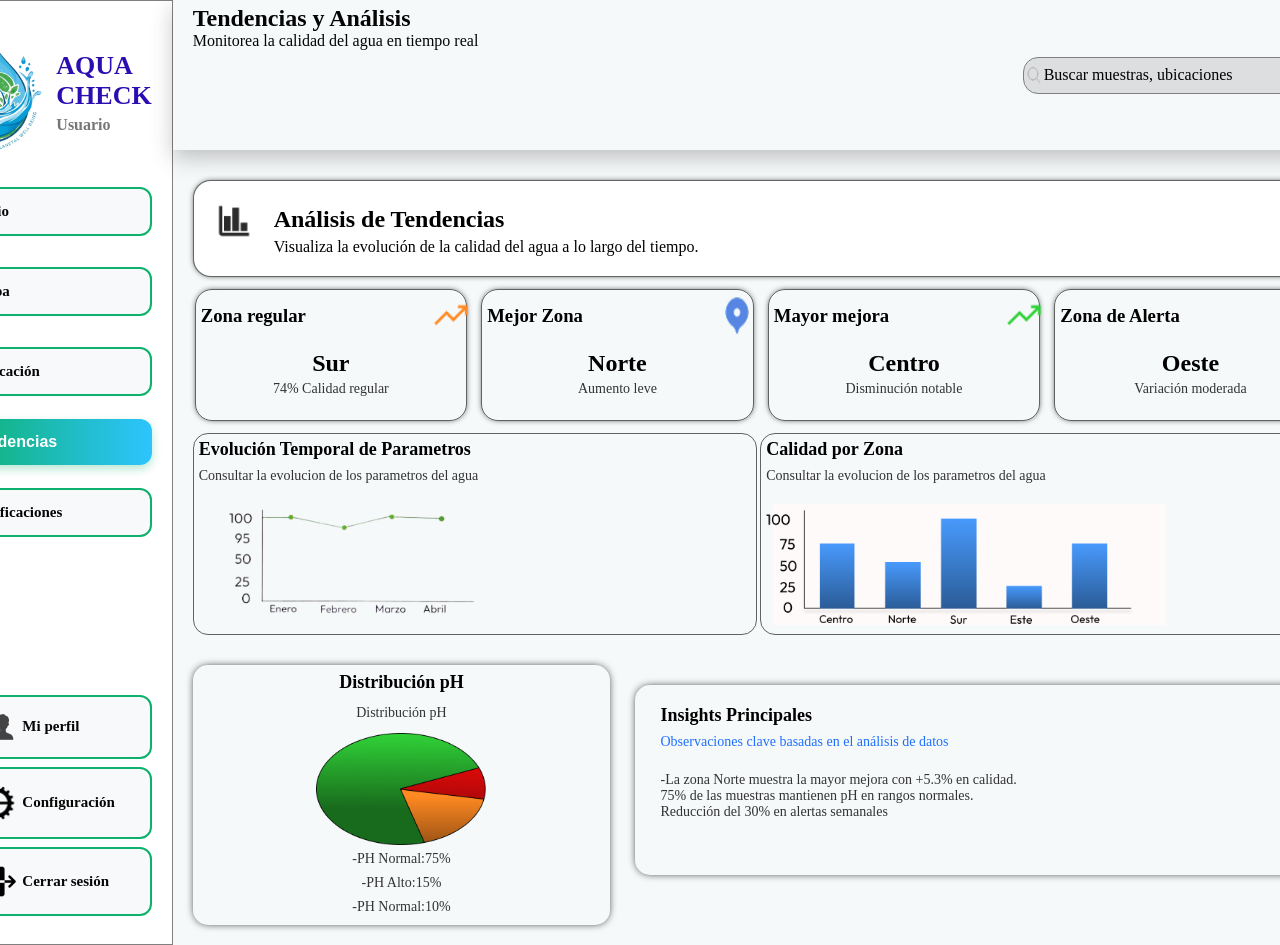
==== tendencias.html @ c78406e8 "maquetado mai" ====
<!DOCTYPE html>
<html lang="es">
<head>
    <meta charset="UTF-8">
    <meta name="viewport" content="width=device-width, initial-scale=1.0">
    <title>Tendencias</title>
    <link rel="stylesheet" href="tendencia.css">
</head>
<body>
<!--menu lateral-->
<div id="Menu">
    <div class="imagen1">
        <img src="imagenesTendencias/logo.png">
    </div>

    <div class="titulo">
        <div class="aqua">
            <h2>AQUA CHECK</h2>
            <h3>Usuario</h3>
        </div>
    </div>

<!--menu principal-->
    <div class="menu">Inicio</div>
    <div class="menu">Mapa</div>
    <div class="menu">Educación</div>
    <button class="menu1 boton-tendencias">Tendencias</button>
    <div class="menu">Notificaciones</div>

<!--menu inferior-->
    <div class="menu-user">
        <div class="menu">
            <img class="image" src="imagenesTendencias/user.png">
            Mi perfil
        </div>
        <div class="menu">
            <img class="image" src="imagenesTendencias/Settings.png">
            Configuración
        </div>
        <div class="menu">
            <img class="image" src="imagenesTendencias/Logout.png">
            Cerrar sesión
        </div>
    </div>
</div>

<!--contenido central-->
<div id="centro">
    <div class="conten">
        <div class="content2">
            <h2 class="texto1">Tendencias y Análisis</h2>
         <p class="texto2">Monitorea la calidad del agua en tiempo real</p>
        </div>
         <div class="search search-anim">
                <img class="lupa" src="imagenesTendencias/Search.png" alt="search icon">
                <p id="pSearch">Buscar muestras, ubicaciones</p>
            </div>
    </div>

    <!--contenedor de tarjetas-->
    <div class="content">
        <div class="tendences">

            <!--tarjeta:analisisde t-->
            <div class="tendence">
                <img class="imgBarra" src="imagenesTendencias/barras.png" alt="barras icon">
                <h2 class="t1">Análisis de Tendencias</h2>
                <p class="t2">Visualiza la evolución de la calidad del agua a lo largo del tiempo.</p>
            </div>

            <!--Tendencias zona-->
            <div class="zone">
                <div class="zone1">
                    <img class="imgZone" src="imagenesTendencias/zone1.png" alt="Zona Norte">
                     <h3 class="text1">Zona regular</h3>
                     <br>
                     <h2 class="ubi">Sur</h2>
                    <p>74% Calidad regular</p>
                </div>

                <div class="zone2">
                    <img class="imgZone" src="imagenesTendencias/zone2.png" alt="Zona Centro">
                     <h3 class="text1">Mejor Zona</h3>
                      <br>
                     <h2 class="ubi">Norte</h2>
                    <p>Aumento leve</p>
                </div>

                <div class="zone3">
                    <img class="imgZone" src="imagenesTendencias/zone3.png" alt="Zona Sur">
                      <h3 class="text1">Mayor mejora</h3>
                       <br>
                     <h2 class="ubi">Centro</h2>
                    <p>Disminución notable</p>
                </div>

                <div class="zone4">
                    <img class="imgZone" src="imagenesTendencias/zone4.png" alt="Zona Occidental">
                    <h3 class="text1">Zona de Alerta</h3>
                     <br>
                     <h2 class="ubi">Oeste</h2>
                    <p>Variación moderada</p>
                </div>
            </div>

            <!--imgenes Graficas-->
            <div class="grafics">
                <div class="grafic1">
                     <h3>Evolución Temporal de Parametros</h3>
                    <p>Consultar la evolucion de los parametros del agua</p>
                    <img class="imgParametro" src="imagenesTendencias/evoluParametros.png" alt="Grafico parametros">
                </div>

                <div class="grafic2">
                     <h3>Calidad por Zona</h3>
                    <p>Consultar la evolucion de los parametros del agua</p>
                    <img class="imgCalidadZ" src="imagenesTendencias/calidadZ - copia.png" alt="Grafico calidad por zona">
                </div>
            </div>

            <!--ph y insh-->
               <div class="cotent5">
                <div class="cont1">
                    <h3 class="textos">Distribución pH</h3>
                    <p class="textos">Distribución pH</p>
                    <img class="imgPh" src="imagenesTendencias/ph.png">
                    <p class="textos">-PH Normal:75%</p>
                    <p class="textos">-PH Alto:15%</p>
                    <p class="textos">-PH Normal:10%</p>
                </div>

                <!--img-->
                <div class="cont2">
                    <h3 class="textos2">Insights Principales</h3>
                    <p class="blu">Observaciones clave basadas en el análisis de datos</p>
                    <br>
                    <p class="textos2">-La zona Norte muestra la mayor mejora con +5.3% en calidad.
                        <br>
                        75% de las muestras mantienen pH en rangos normales.
                        <br>
                        Reducción del 30% en alertas semanales</p>
                </div>
            </div>
            
        </div>
    </div>
</div>
</body>
</html>
---- tendencia.css ----
* {
    margin: 0;
    padding: 0;
}

body {
    background-color: white; /* Fondo rosado de la maqueta */
    display: flex;
    justify-content: center;
    box-sizing: border-box;
}

#Menu {
    width: 250px;
    min-height: 100vh;          
    background: white;
    padding: 20px;
    display: flex;
    flex-direction: column;
    border: 1px solid gray;
    gap: 15px;
}

.imagen{
    width: 60%;
    height: 130px;
}

.aqua{
    display: flex;
    flex-direction: column;
    width: 40%;
}

#Menu h2 {
    color: #2b0db1;
    font-size: 26px;
    margin-bottom: 5px;
    text-align: center;
}

#Menu h3 {
    color: #555;
    font-size: 16px;
    text-align: center;
    margin-bottom: 30px;
    opacity: 0.8;
}

.menu1 {
    background: linear-gradient(90deg, #0db16d, #2dc4ff);
    color: white;
    padding: 14px;
    border-radius: 12px;
    font-weight: bold;
    font-size: 16px;
    box-shadow: 0 4px 10px rgba(13,177,109,0.3);
    text-align: left;
    border: white;
}

.boton-tendencias{
    transition: transform 0.25s ease;
}

.boton-tendencias:hover{
    transform: scale(1.12);
}

.menu {
    display: flex;
    align-items: center;
    background: #f8f9fa;
    border: 2px solid #0db16d;
    color: #050505;
    font-weight: bold;
    padding: 14px;
    margin: 8px 0;
    border-radius: 12px;
    text-align: center;
    font-size: 15px;
}

.menu-user {
    margin-top: auto;
}

#centro {
    flex: 1;
    background: rgba(244, 247, 249, 0.775);
}

.conten{
    display: flex;
    height: 150px;
    color: white;
    justify-content: space-between;
    align-items: center;
    margin-bottom: 30px;
    box-shadow: 0 8px 20px rgba(63, 65, 64, 0.3);
    padding: 0 20px;
}

.content2{
    display: flex;
    flex-direction: column;
    align-items:flex-start;
}

.texto1{
    color: #050505;
    margin-top: -70px;


}

.texto2{
    color: #050505;


}

.search{
    display: flex;
    align-items: center;
    width: 300px;
    height: 35px;
    background-color: #55555529;
    border: 1px solid grey;
    border-radius: 15px;
    color: black;
}

.lupa{
    width: 20px;
    height: 20px;
}

#pSearch{
    margin: 0;
}
 /*animacion*/
.search-anim¨{
    transition: transform 0.25s ease;
}

.search-anim:hover{
    transform: scale(1.07);
}
.conten1 {
    margin-left: 20px;
    background: linear-gradient(90deg, #0db16d, #2dc4ff);
    height: 20px;
    padding: 30px;
    border-radius: 18px;
    margin-top: 30px;
    border: 1px white;
    color: white;
}

.conten2 {
    margin-left: 20px;
    display: flex;
    justify-content: space-around;
    gap: 20px;
    margin-top: 20px;
}

.tarjeta {
    display: flex;
    background: white;
    padding: 30px;
    border-radius: 10px;
    width: 17%;
    height: 100px;
    align-items: center;
    border: 1px solid black;
    box-shadow: 0 6px 15px rgba(0,0,0,0.08);
}

.conten3{
    margin-left: 20px;
    display: flex;
    gap: 20px;
    margin-top: 70px;
    width: 100%;
}

.a-1{
    background-color: white;
    width: 55%;
    height: 400px;
    border-radius: 15px;
    border: 1px solid black;
    box-shadow: 0 6px 15px rgba(0,0,0,0.08);
    display: flex;
    flex-direction: column;
    justify-content: center;
    align-items: center;
    gap: 15px;
    padding: 10px; 
}

.a-2{
    background-color: white;
    width: 45%;
    height: 400px;
    border-radius: 15px;
    border: 1px solid black;
    box-shadow: 0 6px 15px rgba(0,0,0,0.08);
    display: flex;
    flex-direction: column;
    justify-content: center;
    align-items: center;
    gap: 15px;
    padding: 10px; 
}

.imagen{
    width: 30px;
}

.tendences{
    width: 100%;
}

.tendence{
    display: flex;
    flex-direction: column;
    gap: 5px;
    width: 97%;
    height: auto;
    box-shadow: 0px 0px 6px -2px;
    border-radius: 17px;
    padding: 20px;
    border-radius: 18px;
    margin-top: -20px;
    border: 1px solid rgba(0, 0, 0, 0.604);
    color:black;
}

.zone{
    width: 100%;
    display: flex;
    justify-content: space-between;
    margin-top: 10px;
    padding: 2px;
}

.zone1, .zone2, .zone3, .zone4{
    width: 23%;
    height: 120px;
    box-shadow: 0px 0px 6px -2px;
    border-radius: 17px;
    border: 1px solid rgba(0, 0, 0, 0.604);
    color: white;
    text-align: center;
}

.grafics{
    width: 100%;
    display: flex;
    justify-content: space-between;
}

.grafic1, .grafic2{
    width: 48.8%;
    height: 190px;
    margin-top: 10px;
    border-radius: 15px;
    border: 1px solid rgba(0, 0, 0, 0.604);
    color: white;
}

.cotent5{
    width: 100%;
    display: flex;
    justify-content: space-between;
    margin-top: 30px;
}

.cont1{
    width: 36%;
    height: 250px;
    box-shadow: 0px 0px 8px -2px;
    border-radius: 15px;
}

.textos{
    text-align: center;
    padding: 2px;
}
.cont2{
    width: 60%;
    height: 180px;
    box-shadow: 0px 0px 8px -2px;
    border-radius: 15px;
    margin-top: 20px;
}

.content{
    padding: 20px;
}

img{
    display: flex;
    width: 150px;
    gap: 6px;
}

.image{
    display: flex;
    width: 50px;
    height: auto;
}

.imagen1{
    width: 2px;
    height: 3px;
    margin-left: -40px;
    margin-top: -0px;
}

.titulo{
    display: flex;
    margin-left: 100px;
    margin-top: 12px;
}

/*:)*/
.zone1, .zone2, .zone3, .zone4,
.grafic1, .grafic2,
.cont1, .cont2 {
    padding: 5px;
    color: black;
    
}

.tendence {
    display: flex;
    flex-direction: column;
    gap: 5px;
    padding: 20px;
    background: white;
    color: black;
    height: auto;
}

.zone h3 {
    margin-bottom: 5px;
    font-weight: bold;
}

.grafic1 h3, .grafic2 h3,
.cont1 h3, .cont2 h3 {
    margin-bottom: 8px;
    font-size: 18px;
}

.zone p,
.grafic1 p, .grafic2 p,
.cont1 p, .cont2 p {
    margin-top: 4px;
    font-size: 14px;
    color: #333;
    
}

.grafics, .zone, .cotent5 {
    align-items: flex-start;
}

.imgBarra{
     width: 40px;
    height: 40px;
    margin-bottom: 10px;
    display: block;   
}

.t1{
    margin-left: 60px;
    margin-top: -50px;
}

.t2{
    margin-left: 60px;
}

.imgZone{
    width: 40px;
    height: 40px;
    margin-bottom: 10px;
    display: block;
    margin-left: 230px;
}

.imgCalidadZ{
    display: flex;
    width: 400px;
    height: auto;
    margin-top: 20px;

}

.imgParametro{
    display: flex;
    width: 300px;
    height: auto;
    margin-top: 10px;

}

.imgPh{
    display: block;        
    margin: 10px auto 0;   
    width: 170px;          
    height: auto;
}

.text1{
    text-align: left;
    margin-top: -40px;

}

.cont1 p.blu,
.cont2 p.blu,
.zone p.blu,
.grafic1 p.blu,
.grafic2 p.blu {
    color: #1e6fff;
    margin-left: 20px;
}

    /*revisar antes de lo del repositorioooooooooooo*/
.textos2{
    margin-top: 15px;
    margin-left: 20px;
}
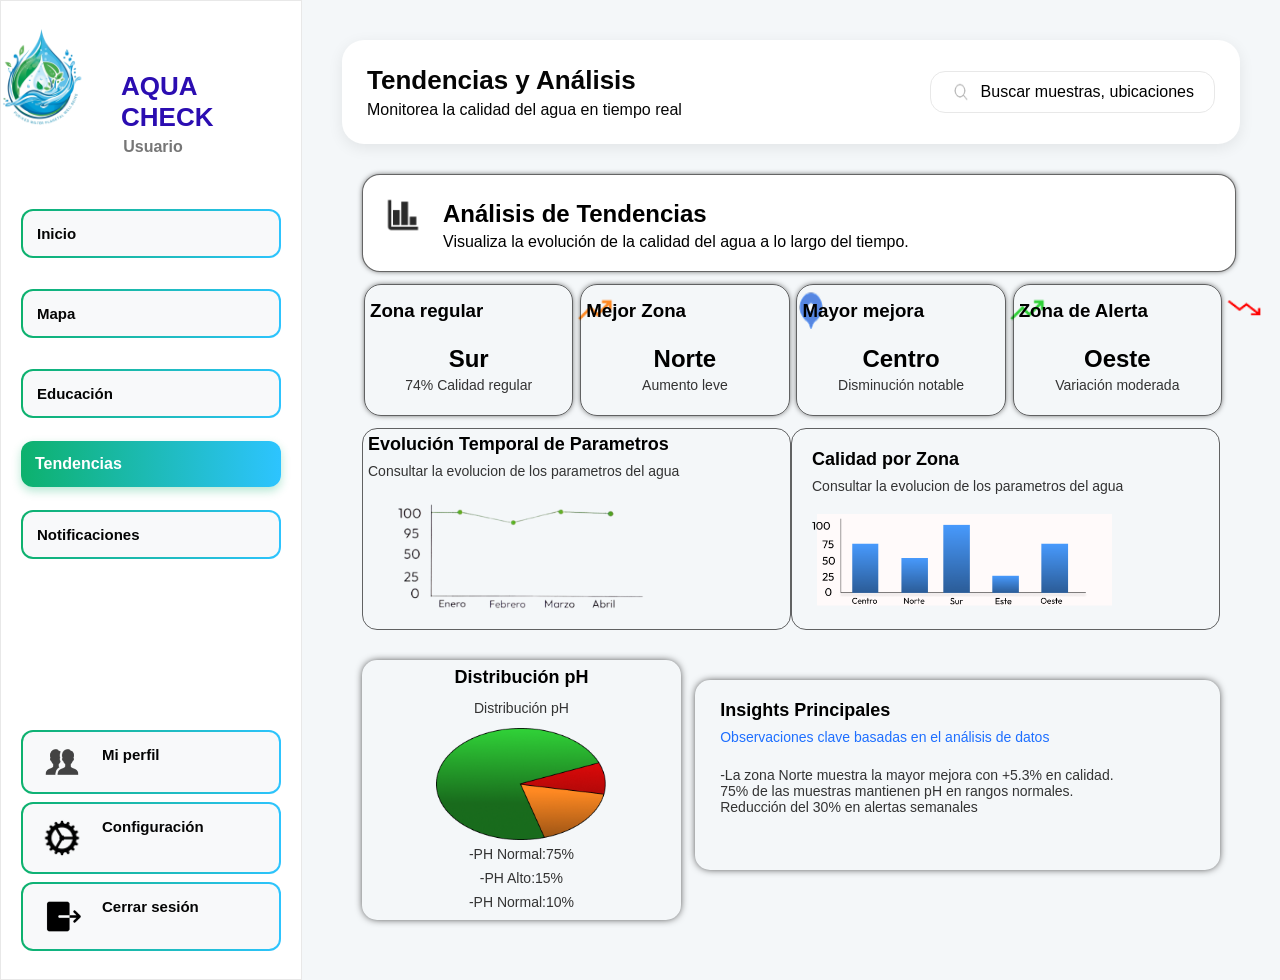
==== commit 265006ff: "interfaces actualizada" ====
--- a/tendencias.html
+++ b/tendencias.html
@@ -10,7 +10,7 @@
 <!--menu lateral-->
 <div id="Menu">
     <div class="imagen1">
-        <img src="imagenesTendencias/logo.png">
+        <img src="imagenes/logo.png">
     </div>
 
     <div class="titulo">
@@ -21,26 +21,22 @@
     </div>
 
 <!--menu principal-->
-    <div class="menu">Inicio</div>
-    <div class="menu">Mapa</div>
-    <div class="menu">Educación</div>
-    <button class="menu1 boton-tendencias">Tendencias</button>
-    <div class="menu">Notificaciones</div>
+<a href="inicio.html" class="menu">Inicio</a>
+    <a href="mapa.html" class="menu">Mapa</a>
+    <a href="educacion.html" class="menu">Educación</a>
+    <a href="tendencias.html" class="menu1 boton-tendencias">Tendencias</a>
+    <a href="notificaciones.html" class="menu">Notificaciones</a>
 
-<!--menu inferior-->
-    <div class="menu-user">
-        <div class="menu">
-            <img class="image" src="imagenesTendencias/user.png">
-            Mi perfil
-        </div>
-        <div class="menu">
-            <img class="image" src="imagenesTendencias/Settings.png">
-            Configuración
-        </div>
-        <div class="menu">
-            <img class="image" src="imagenesTendencias/Logout.png">
-            Cerrar sesión
-        </div>
+<div class="menu-user">
+        <a href="perfil.html" class="menu">
+            <img class="image" src="imagenes/user.png"> Mi perfil
+        </a>
+        <a href="configuracion.html" class="menu">
+            <img class="image" src="imagenes/Settings.png"> Configuración
+        </a>
+        <a href="login.html" class="menu">
+            <img class="image" src="imagenes/Logout.png"> Cerrar sesión
+        </a>
     </div>
 </div>
 
@@ -52,7 +48,7 @@
          <p class="texto2">Monitorea la calidad del agua en tiempo real</p>
         </div>
          <div class="search search-anim">
-                <img class="lupa" src="imagenesTendencias/Search.png" alt="search icon">
+                <img class="lupa" src="imagenes/Search.png" alt="search icon">
                 <p id="pSearch">Buscar muestras, ubicaciones</p>
             </div>
     </div>
@@ -63,7 +59,7 @@
 
             <!--tarjeta:analisisde t-->
             <div class="tendence">
-                <img class="imgBarra" src="imagenesTendencias/barras.png" alt="barras icon">
+                <img class="imgBarra" src="imagenes/barras.png" alt="barras icon">
                 <h2 class="t1">Análisis de Tendencias</h2>
                 <p class="t2">Visualiza la evolución de la calidad del agua a lo largo del tiempo.</p>
             </div>
@@ -71,7 +67,7 @@
             <!--Tendencias zona-->
             <div class="zone">
                 <div class="zone1">
-                    <img class="imgZone" src="imagenesTendencias/zone1.png" alt="Zona Norte">
+                    <img class="imgZone" src="imagenes/zone1.png" alt="Zona Norte">
                      <h3 class="text1">Zona regular</h3>
                      <br>
                      <h2 class="ubi">Sur</h2>
@@ -79,7 +75,7 @@
                 </div>
 
                 <div class="zone2">
-                    <img class="imgZone" src="imagenesTendencias/zone2.png" alt="Zona Centro">
+                    <img class="imgZone" src="imagenes/zone2.png" alt="Zona Centro">
                      <h3 class="text1">Mejor Zona</h3>
                       <br>
                      <h2 class="ubi">Norte</h2>
@@ -87,7 +83,7 @@
                 </div>
 
                 <div class="zone3">
-                    <img class="imgZone" src="imagenesTendencias/zone3.png" alt="Zona Sur">
+                    <img class="imgZone" src="imagenes/zone3.png" alt="Zona Sur">
                       <h3 class="text1">Mayor mejora</h3>
                        <br>
                      <h2 class="ubi">Centro</h2>
@@ -95,7 +91,7 @@
                 </div>
 
                 <div class="zone4">
-                    <img class="imgZone" src="imagenesTendencias/zone4.png" alt="Zona Occidental">
+                    <img class="imgZone" src="imagenes/zone4.png" alt="Zona Occidental">
                     <h3 class="text1">Zona de Alerta</h3>
                      <br>
                      <h2 class="ubi">Oeste</h2>
@@ -108,14 +104,17 @@
                 <div class="grafic1">
                      <h3>Evolución Temporal de Parametros</h3>
                     <p>Consultar la evolucion de los parametros del agua</p>
-                    <img class="imgParametro" src="imagenesTendencias/evoluParametros.png" alt="Grafico parametros">
+                    <img class="imgParametro" src="imagenes/evoluParametros.png" alt="Grafico parametros">
                 </div>
 
                 <div class="grafic2">
-                     <h3>Calidad por Zona</h3>
-                    <p>Consultar la evolucion de los parametros del agua</p>
-                    <img class="imgCalidadZ" src="imagenesTendencias/calidadZ - copia.png" alt="Grafico calidad por zona">
+                    <a href="calidadAgua.html" style="text-decoration: none; color: inherit; display: block;">
+                        <h3>Calidad por Zona</h3>
+                        <p>Consultar la evolucion de los parametros del agua</p>
+                        <img class="imgCalidadZ" src="imagenes/calidadZ - copia.png" alt="Grafico calidad por zona">
+                    </a>
                 </div>
+
             </div>
 
             <!--ph y insh-->
@@ -123,7 +122,7 @@
                 <div class="cont1">
                     <h3 class="textos">Distribución pH</h3>
                     <p class="textos">Distribución pH</p>
-                    <img class="imgPh" src="imagenesTendencias/ph.png">
+                    <img class="imgPh" src="imagenes/ph.png">
                     <p class="textos">-PH Normal:75%</p>
                     <p class="textos">-PH Alto:15%</p>
                     <p class="textos">-PH Normal:10%</p>
--- a/tendencia.css
+++ b/tendencia.css
@@ -4,22 +4,26 @@
 }
 
 body {
-    background-color: white; /* Fondo rosado de la maqueta */
-    display: flex;
-    justify-content: center;
-    box-sizing: border-box;
+    background-color: white; 
+    display: flex;
+    justify-content: flex-start;
+    font-family: 'Inter', sans-serif;
 }
 
 #Menu {
-    width: 250px;
+    width:260px;
     min-height: 100vh;          
     background: white;
     padding: 20px;
     display: flex;
-    flex-direction: column;
-    border: 1px solid gray;
+   flex-direction: column;
+    border: 1px solid #E8E8E8;
     gap: 15px;
-}
+
+}
+
+#Menu h2 { color: #2b0db1; font-size: 26px; text-align: center; }
+#Menu h3 { color: #555; font-size: 16px; text-align: center; margin-bottom: 30px; opacity: 0.8; }
 
 .imagen{
     width: 60%;
@@ -56,7 +60,8 @@
     font-size: 16px;
     box-shadow: 0 4px 10px rgba(13,177,109,0.3);
     text-align: left;
-    border: white;
+    text-decoration: none;
+    display: block;
 }
 
 .boton-tendencias{
@@ -66,20 +71,36 @@
 .boton-tendencias:hover{
     transform: scale(1.12);
 }
-
+    
 .menu {
-    display: flex;
-    align-items: center;
+    text-decoration: none; /* Quita el subrayado azul */
+    display: flex;
     background: #f8f9fa;
-    border: 2px solid #0db16d;
-    color: #050505;
-    font-weight: bold;
     padding: 14px;
     margin: 8px 0;
     border-radius: 12px;
     text-align: center;
     font-size: 15px;
-}
+    font-weight: bold;
+    color: #050505;
+
+    border: 2px solid transparent;
+    background-image: 
+        linear-gradient(#f8f9fa, #f8f9fa),
+        linear-gradient(90deg, #0db16d, #2dc4ff);
+    background-origin: border-box;
+    background-clip: padding-box, border-box;
+    transition: transform 220ms ease; /* Añade suavidad al hover */
+}
+.menu:hover {
+    transform: translateY(-6px) scale(1.01);
+    border-color: #0db16d;
+}
+
+.menu-user { margin-top: auto; }
+.image { width: 25px; height: auto; margin-right: 10px; }
+.imagen1 { margin-bottom: 20px; }
+.imagen1 img { width: 120px; }
 
 .menu-user {
     margin-top: auto;
@@ -87,19 +108,26 @@
 
 #centro {
     flex: 1;
-    background: rgba(244, 247, 249, 0.775);
+    padding: 40px;
+    background-color: #f4f7f9;
+    overflow-y: auto;
 }
 
 .conten{
-    display: flex;
-    height: 150px;
-    color: white;
+
+    background: #ffffff;
+    border-radius: 22px;
+    box-shadow: 0px 4px 15px rgba(0,0,0,0.08);
+    padding: 25px;
+    display: flex;
     justify-content: space-between;
     align-items: center;
     margin-bottom: 30px;
-    box-shadow: 0 8px 20px rgba(63, 65, 64, 0.3);
-    padding: 0 20px;
-}
+    animation: dropIn 420ms cubic-bezier(.2,.9,.2,1) both;
+}
+
+.texto1 { font-size: 26px; color: #2A2A2A; margin: 0; }
+.texto2 { color: #555; margin-top: 5px; }
 
 .content2{
     display: flex;
@@ -109,7 +137,7 @@
 
 .texto1{
     color: #050505;
-    margin-top: -70px;
+    margin-top: ;
 
 
 }
@@ -123,13 +151,15 @@
 .search{
     display: flex;
     align-items: center;
-    width: 300px;
-    height: 35px;
-    background-color: #55555529;
-    border: 1px solid grey;
-    border-radius: 15px;
-    color: black;
-}
+    padding: 10px 20px;
+    background: #ffffff;
+    border: 1.8px solid #E8E8E8;
+    border-radius: 15px;
+    transition: all 0.3s ease;
+}
+
+.search:hover { transform: scale(1.02); box-shadow: 0 4px 12px rgba(0,0,0,0.05); }
+.lupa { width: 20px; margin-right: 10px; }
 
 .lupa{
     width: 20px;
@@ -312,6 +342,7 @@
     display: flex;
     width: 50px;
     height: auto;
+    margin-right: 15px;
 }
 
 .imagen1{
@@ -391,12 +422,28 @@
     height: 40px;
     margin-bottom: 10px;
     display: block;
-    margin-left: 230px;
-}
-
+    margin-left: 205px;
+
+}
+
+.grafic2 a {
+    text-decoration: none; 
+    color: inherit;       
+    display: block;    
+    padding: 15px;
+    height: 100%;
+    box-sizing: border-box;
+
+}
+
+.grafic2:hover {
+    cursor: pointer;
+    background-color: #f0f8ff; 
+    transition: 0.3s;
+}
 .imgCalidadZ{
     display: flex;
-    width: 400px;
+    width: 300px;
     height: auto;
     margin-top: 20px;
 
